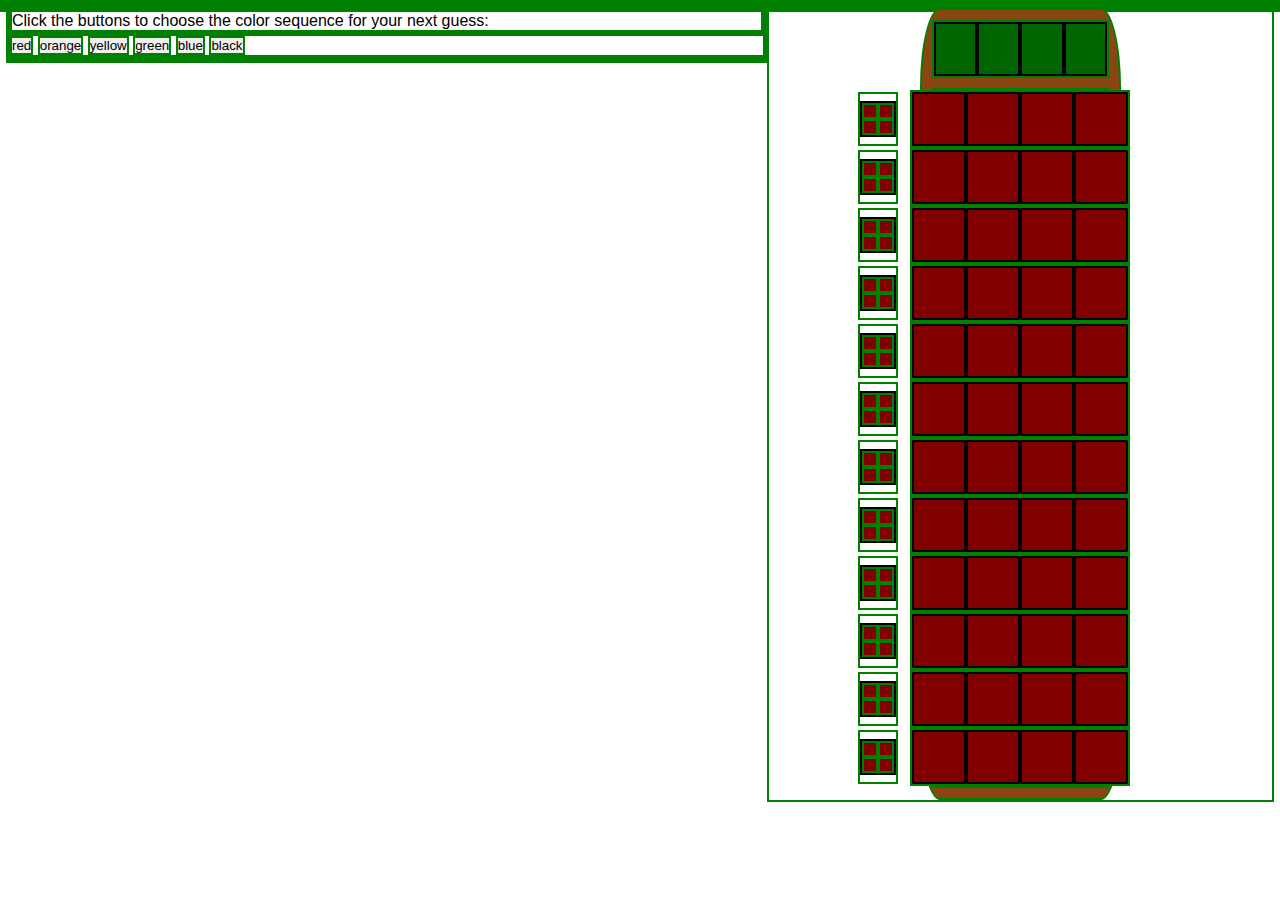
==== index.html @ 4bcb6f68 "Start work on secret row" ====
<!DOCTYPE html>
<html lang="en">
<head>
    <meta charset="UTF-8">
    <meta name="viewport" content="width=device-width, initial-scale=1.0">
    <title>Mastermind</title>
    <link rel="stylesheet" href="style.css">
    <script
    src="https://code.jquery.com/jquery-3.5.0.js"
    integrity="sha256-r/AaFHrszJtwpe+tHyNi/XCfMxYpbsRg2Uqn0x3s2zc="
    crossorigin="anonymous"
    defer
></script>
<script src="app.js" defer></script>
</head>
<body>
    <div id="container">
        <aside id="aside">
            <div id="instructions">
                <p>Click the buttons to choose the color sequence for your next guess:</p>
            </div>
            <div id="button-bar">
                <button class="button">red</button>
                <button class="button">orange</button>
                <button class="button">yellow</button>
                <button class="button">green</button>
                <button class="button">blue</button>
                <button class="button">black</button>
            </div>
            <!-- May not need this since the pegs are put in in real time-->
            <!-- <div id="choice-display">
                <div id="choice-display-box">
                    <p>Next guess</p>
                </div>
            </div>
        -->
            <div id="message-display">
            </div>
        </aside>
        <main id="board-container">
            <div id="board">
                <div id="secret-row" class="row">
                    <div class="cell secret-cell" color="darkgreen"></div>
                    <div class="cell secret-cell" color="darkgreen"></div>
                    <div class="cell secret-cell" color="darkgreen"></div>
                    <div class="cell secret-cell" color="darkgreen"></div>
                </div>
                <div id="main-row-container">
                    <div class="row">
                        <div class="cell" color="empty"></div>
                        <div class="cell" color="empty"></div>
                        <div class="cell" color="empty"></div>
                        <div class="cell" color="empty"></div>
                        <div class="results-cell-container">
                            <div class="results-box">
                                <div class="results-cell"></div>
                                <div class="results-cell"></div>
                                <div class="results-cell"></div>
                                <div class="results-cell"></div>
                            </div>
                        </div>
                    </div>
                    <div class="row">
                        <div class="cell" color="empty"></div>
                        <div class="cell" color="empty"></div>
                        <div class="cell" color="empty"></div>
                        <div class="cell" color="empty"></div>
                        <div class="results-cell-container">
                            <div class="results-box">
                                <div class="results-cell"></div>
                                <div class="results-cell"></div>
                                <div class="results-cell"></div>
                                <div class="results-cell"></div>
                            </div>
                        </div>
                    </div>
                    <div class="row">
                        <div class="cell" color="empty"></div>
                        <div class="cell" color="empty"></div>
                        <div class="cell" color="empty"></div>
                        <div class="cell" color="empty"></div>
                        <div class="results-cell-container">
                            <div class="results-box">
                                <div class="results-cell"></div>
                                <div class="results-cell"></div>
                                <div class="results-cell"></div>
                                <div class="results-cell"></div>
                            </div>
                        </div>
                    </div>
                    <div class="row">
                        <div class="cell" color="empty"></div>
                        <div class="cell" color="empty"></div>
                        <div class="cell" color="empty"></div>
                        <div class="cell" color="empty"></div>
                        <div class="results-cell-container">
                            <div class="results-box">
                                <div class="results-cell"></div>
                                <div class="results-cell"></div>
                                <div class="results-cell"></div>
                                <div class="results-cell"></div>
                            </div>
                        </div>
                    </div>
                    <div class="row">
                        <div class="cell" color="empty"></div>
                        <div class="cell" color="empty"></div>
                        <div class="cell" color="empty"></div>
                        <div class="cell" color="empty"></div>
                        <div class="results-cell-container">
                            <div class="results-box">
                                <div class="results-cell"></div>
                                <div class="results-cell"></div>
                                <div class="results-cell"></div>
                                <div class="results-cell"></div>
                            </div>
                        </div>
                    </div>
                    <div class="row">
                        <div class="cell" color="empty"></div>
                        <div class="cell" color="empty"></div>
                        <div class="cell" color="empty"></div>
                        <div class="cell" color="empty"></div>
                        <div class="results-cell-container">
                            <div class="results-box">
                                <div class="results-cell"></div>
                                <div class="results-cell"></div>
                                <div class="results-cell"></div>
                                <div class="results-cell"></div>
                            </div>
                        </div>
                    </div>
                    <div class="row">
                        <div class="cell" color="empty"></div>
                        <div class="cell" color="empty"></div>
                        <div class="cell" color="empty"></div>
                        <div class="cell" color="empty"></div>
                        <div class="results-cell-container">
                            <div class="results-box">
                                <div class="results-cell"></div>
                                <div class="results-cell"></div>
                                <div class="results-cell"></div>
                                <div class="results-cell"></div>
                            </div>
                        </div>
                    </div>
                    <div class="row">
                        <div class="cell" color="empty"></div>
                        <div class="cell" color="empty"></div>
                        <div class="cell" color="empty"></div>
                        <div class="cell" color="empty"></div>
                        <div class="results-cell-container">
                            <div class="results-box">
                                <div class="results-cell"></div>
                                <div class="results-cell"></div>
                                <div class="results-cell"></div>
                                <div class="results-cell"></div>
                            </div>
                        </div>
                    </div>
                    <div class="row">
                        <div class="cell" color="empty"></div>
                        <div class="cell" color="empty"></div>
                        <div class="cell" color="empty"></div>
                        <div class="cell" color="empty"></div>
                        <div class="results-cell-container">
                            <div class="results-box">
                                <div class="results-cell"></div>
                                <div class="results-cell"></div>
                                <div class="results-cell"></div>
                                <div class="results-cell"></div>
                            </div>
                        </div>
                    </div>
                    <div class="row">
                        <div class="cell" color="empty"></div>
                        <div class="cell" color="empty"></div>
                        <div class="cell" color="empty"></div>
                        <div class="cell" color="empty"></div>
                        <div class="results-cell-container">
                            <div class="results-box">
                                <div class="results-cell"></div>
                                <div class="results-cell"></div>
                                <div class="results-cell"></div>
                                <div class="results-cell"></div>
                            </div>
                        </div>
                    </div>
                    <div class="row">
                        <div class="cell" color="empty"></div>
                        <div class="cell" color="empty"></div>
                        <div class="cell" color="empty"></div>
                        <div class="cell" color="empty"></div>
                        <div class="results-cell-container">
                            <div class="results-box">
                                <div class="results-cell"></div>
                                <div class="results-cell"></div>
                                <div class="results-cell"></div>
                                <div class="results-cell"></div>
                            </div>
                        </div>
                    </div>
                    <div class="row">
                        <div class="cell" color="empty"></div>
                        <div class="cell" color="empty"></div>
                        <div class="cell" color="empty"></div>
                        <div class="cell" color="empty"></div>
                        <div class="results-cell-container">
                            <div class="results-box">
                                <div class="results-cell"></div>
                                <div class="results-cell"></div>
                                <div class="results-cell"></div>
                                <div class="results-cell"></div>
                            </div>
                        </div>
                    </div>
                </div>
            </div>
        </main>
    </div>
</body>
</html>
---- style.css ----
*,
*::after,
*::before {
    margin: 0;
    padding: 0;
    box-sizing: inherit;
    border: 2px solid green;
}

body {
    box-sizing: border-box;
}

body {
    font-family: "Arial", sans-serif;
    /* can play with padding */
    }
    
#container {
    position: relative;
    width: 100%;
    height: 40%;
}
#aside {
    position: absolute;
    width: 60%;
}
#board-container {
    position: absolute;
    right: 0;
    width: 40%;
}
#board {
    width: 40%;
    margin: 0 auto;
    background-color: saddlebrown;
    border-radius: 10%;
}
#secret-row {
    margin: 5%;
    justify-content: center;
}
.secret-cell {
    background-color: black;
}
.secret-cell {
    display: inherit;
}
#main-row-container {
    display: flex;
    flex-flow: column;
    align-items: center;
    margin: 5%;
}
.row {
    display: flex;
    position: relative;
}
.cell {
    width: 6vh;
    height: 6vh;
    border: 2px solid black;
    background-color: maroon;
}
.cell[color='red'], .results-cell[color='red'] {
    background-color: red;
}
.cell[color='orange'] {
    background-color: orange;
}
.cell[color='yellow'] {
    background-color: yellow;
}
.cell[color='green'] {
    background-color: green;
}
.cell[color='blue'] {
    background-color: blue;
}
.cell[color='black'] {
    background-color: black;
}
.results-cell[color='white'] {
    background-color: white;
}
.results-cell-container {
    position: absolute;
    height: 6vh;
    left: -6vh;
    display: flex;
    flex-direction: column;
    justify-content: center;
}
.secret-cell[color='darkgreen'] {
    background-color: darkgreen;
}
.results-box {
    width: 4vh;
    height: 4vh;
    border: 2px solid black;
    background-color: maroon;
    display: flex;
    flex-wrap: wrap;
}
.results-cell {
    width: 50%;
    height: 50%;
}
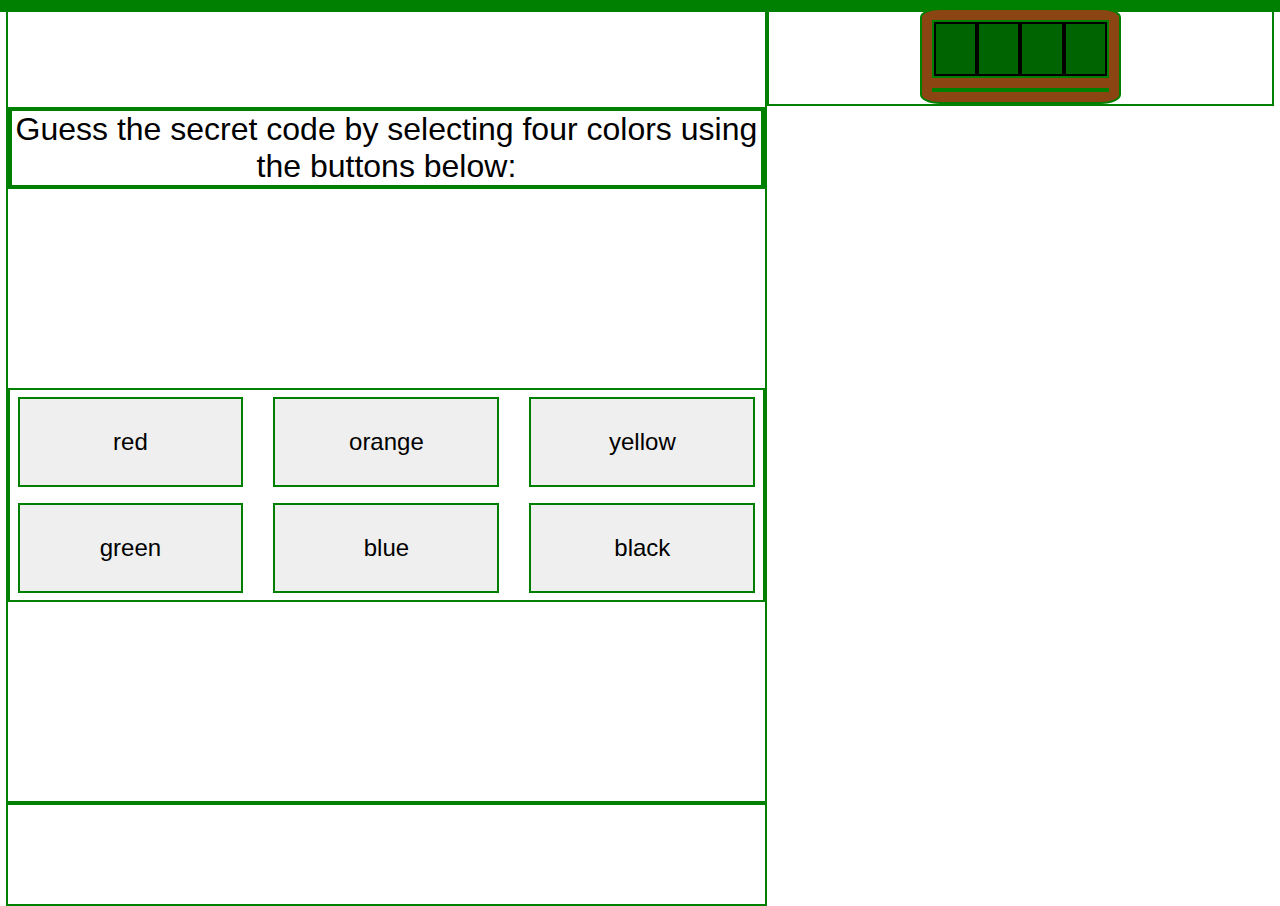
==== commit 64ea814e: "Mostly code style fixes" ====
--- a/index.html
+++ b/index.html
@@ -17,7 +17,7 @@
     <div id="container">
         <aside id="aside">
             <div id="instructions">
-                <p>Click the buttons to choose the color sequence for your next guess:</p>
+                <p>Guess the secret code by selecting four colors using the buttons below:</p>
             </div>
             <div id="button-bar">
                 <button class="button">red</button>
@@ -27,15 +27,7 @@
                 <button class="button">blue</button>
                 <button class="button">black</button>
             </div>
-            <!-- May not need this since the pegs are put in in real time-->
-            <!-- <div id="choice-display">
-                <div id="choice-display-box">
-                    <p>Next guess</p>
-                </div>
-            </div>
-        -->
-            <div id="message-display">
-            </div>
+            <div id="message-display"></div>
         </aside>
         <main id="board-container">
             <div id="board">
@@ -45,176 +37,7 @@
                     <div class="cell secret-cell" color="darkgreen"></div>
                     <div class="cell secret-cell" color="darkgreen"></div>
                 </div>
-                <div id="main-row-container">
-                    <div class="row">
-                        <div class="cell" color="empty"></div>
-                        <div class="cell" color="empty"></div>
-                        <div class="cell" color="empty"></div>
-                        <div class="cell" color="empty"></div>
-                        <div class="results-cell-container">
-                            <div class="results-box">
-                                <div class="results-cell"></div>
-                                <div class="results-cell"></div>
-                                <div class="results-cell"></div>
-                                <div class="results-cell"></div>
-                            </div>
-                        </div>
-                    </div>
-                    <div class="row">
-                        <div class="cell" color="empty"></div>
-                        <div class="cell" color="empty"></div>
-                        <div class="cell" color="empty"></div>
-                        <div class="cell" color="empty"></div>
-                        <div class="results-cell-container">
-                            <div class="results-box">
-                                <div class="results-cell"></div>
-                                <div class="results-cell"></div>
-                                <div class="results-cell"></div>
-                                <div class="results-cell"></div>
-                            </div>
-                        </div>
-                    </div>
-                    <div class="row">
-                        <div class="cell" color="empty"></div>
-                        <div class="cell" color="empty"></div>
-                        <div class="cell" color="empty"></div>
-                        <div class="cell" color="empty"></div>
-                        <div class="results-cell-container">
-                            <div class="results-box">
-                                <div class="results-cell"></div>
-                                <div class="results-cell"></div>
-                                <div class="results-cell"></div>
-                                <div class="results-cell"></div>
-                            </div>
-                        </div>
-                    </div>
-                    <div class="row">
-                        <div class="cell" color="empty"></div>
-                        <div class="cell" color="empty"></div>
-                        <div class="cell" color="empty"></div>
-                        <div class="cell" color="empty"></div>
-                        <div class="results-cell-container">
-                            <div class="results-box">
-                                <div class="results-cell"></div>
-                                <div class="results-cell"></div>
-                                <div class="results-cell"></div>
-                                <div class="results-cell"></div>
-                            </div>
-                        </div>
-                    </div>
-                    <div class="row">
-                        <div class="cell" color="empty"></div>
-                        <div class="cell" color="empty"></div>
-                        <div class="cell" color="empty"></div>
-                        <div class="cell" color="empty"></div>
-                        <div class="results-cell-container">
-                            <div class="results-box">
-                                <div class="results-cell"></div>
-                                <div class="results-cell"></div>
-                                <div class="results-cell"></div>
-                                <div class="results-cell"></div>
-                            </div>
-                        </div>
-                    </div>
-                    <div class="row">
-                        <div class="cell" color="empty"></div>
-                        <div class="cell" color="empty"></div>
-                        <div class="cell" color="empty"></div>
-                        <div class="cell" color="empty"></div>
-                        <div class="results-cell-container">
-                            <div class="results-box">
-                                <div class="results-cell"></div>
-                                <div class="results-cell"></div>
-                                <div class="results-cell"></div>
-                                <div class="results-cell"></div>
-                            </div>
-                        </div>
-                    </div>
-                    <div class="row">
-                        <div class="cell" color="empty"></div>
-                        <div class="cell" color="empty"></div>
-                        <div class="cell" color="empty"></div>
-                        <div class="cell" color="empty"></div>
-                        <div class="results-cell-container">
-                            <div class="results-box">
-                                <div class="results-cell"></div>
-                                <div class="results-cell"></div>
-                                <div class="results-cell"></div>
-                                <div class="results-cell"></div>
-                            </div>
-                        </div>
-                    </div>
-                    <div class="row">
-                        <div class="cell" color="empty"></div>
-                        <div class="cell" color="empty"></div>
-                        <div class="cell" color="empty"></div>
-                        <div class="cell" color="empty"></div>
-                        <div class="results-cell-container">
-                            <div class="results-box">
-                                <div class="results-cell"></div>
-                                <div class="results-cell"></div>
-                                <div class="results-cell"></div>
-                                <div class="results-cell"></div>
-                            </div>
-                        </div>
-                    </div>
-                    <div class="row">
-                        <div class="cell" color="empty"></div>
-                        <div class="cell" color="empty"></div>
-                        <div class="cell" color="empty"></div>
-                        <div class="cell" color="empty"></div>
-                        <div class="results-cell-container">
-                            <div class="results-box">
-                                <div class="results-cell"></div>
-                                <div class="results-cell"></div>
-                                <div class="results-cell"></div>
-                                <div class="results-cell"></div>
-                            </div>
-                        </div>
-                    </div>
-                    <div class="row">
-                        <div class="cell" color="empty"></div>
-                        <div class="cell" color="empty"></div>
-                        <div class="cell" color="empty"></div>
-                        <div class="cell" color="empty"></div>
-                        <div class="results-cell-container">
-                            <div class="results-box">
-                                <div class="results-cell"></div>
-                                <div class="results-cell"></div>
-                                <div class="results-cell"></div>
-                                <div class="results-cell"></div>
-                            </div>
-                        </div>
-                    </div>
-                    <div class="row">
-                        <div class="cell" color="empty"></div>
-                        <div class="cell" color="empty"></div>
-                        <div class="cell" color="empty"></div>
-                        <div class="cell" color="empty"></div>
-                        <div class="results-cell-container">
-                            <div class="results-box">
-                                <div class="results-cell"></div>
-                                <div class="results-cell"></div>
-                                <div class="results-cell"></div>
-                                <div class="results-cell"></div>
-                            </div>
-                        </div>
-                    </div>
-                    <div class="row">
-                        <div class="cell" color="empty"></div>
-                        <div class="cell" color="empty"></div>
-                        <div class="cell" color="empty"></div>
-                        <div class="cell" color="empty"></div>
-                        <div class="results-cell-container">
-                            <div class="results-box">
-                                <div class="results-cell"></div>
-                                <div class="results-cell"></div>
-                                <div class="results-cell"></div>
-                                <div class="results-cell"></div>
-                            </div>
-                        </div>
-                    </div>
-                </div>
+                <div id="main-row-container"></div>
             </div>
         </main>
     </div>
--- a/style.css
+++ b/style.css
@@ -12,18 +12,37 @@
 }
 
 body {
-    font-family: "Arial", sans-serif;
+    font-family: Arial, Helvetica, sans-serif;
     /* can play with padding */
-    }
-    
+}
+
 #container {
     position: relative;
     width: 100%;
-    height: 40%;
 }
 #aside {
     position: absolute;
     width: 60%;
+    height: 100vh;
+    display: flex;
+    flex-direction: column;
+    justify-content: space-around;
+}
+#instructions {
+    text-align: center;
+    font-size: 32px;
+    font-family: Arial, Helvetica, sans-serif;
+}
+#button-bar {
+    display: flex;
+    justify-content: space-between;
+    flex-wrap: wrap;
+}
+.button {
+    width: 30%;
+    height: 10vh;
+    font-size: 24px;
+    margin: 1%;
 }
 #board-container {
     position: absolute;
@@ -105,4 +124,5 @@
 .results-cell {
     width: 50%;
     height: 50%;
+    border: 1px solid black;
 }
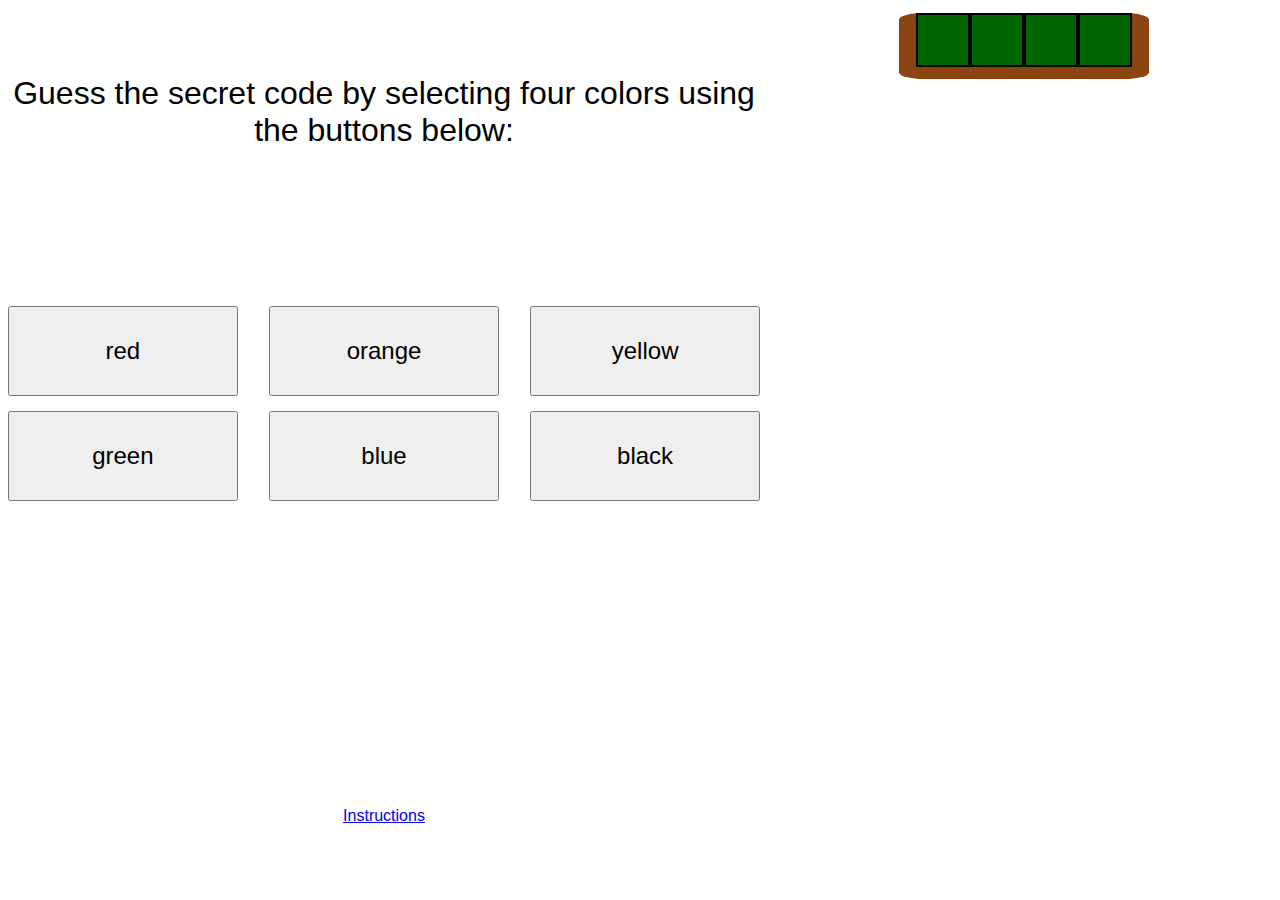
==== commit b83ccb3e: "README correction and center instructions link" ====
--- a/index.html
+++ b/index.html
@@ -28,6 +28,7 @@
                 <button class="button">black</button>
             </div>
             <div id="message-display"></div>
+            <p id="instructions-link"><a href="https://github.com/abepolk/mastermind/blob/master/README.md">Instructions</a></p>
         </aside>
         <main id="board-container">
             <div id="board">
--- a/style.css
+++ b/style.css
@@ -4,7 +4,6 @@
     margin: 0;
     padding: 0;
     box-sizing: inherit;
-    border: 2px solid green;
 }
 
 body {
@@ -36,13 +35,20 @@
 #button-bar {
     display: flex;
     justify-content: space-between;
-    flex-wrap: wrap;
+    flex-wrap: wrap;0
 }
+
 .button {
     width: 30%;
     height: 10vh;
     font-size: 24px;
     margin: 1%;
+}
+#message-display {
+    text-align: center;
+}
+#instructions-link {
+    text-align: center;
 }
 #board-container {
     position: absolute;
@@ -51,6 +57,7 @@
 }
 #board {
     width: 40%;
+    min-width: 250px;
     margin: 0 auto;
     background-color: saddlebrown;
     border-radius: 10%;
@@ -91,7 +98,8 @@
     background-color: yellow;
 }
 .cell[color='green'] {
-    background-color: green;
+    /* to differentiate from darkgreen for secret row */
+    background-color: limegreen;
 }
 .cell[color='blue'] {
     background-color: blue;
@@ -116,7 +124,6 @@
 .results-box {
     width: 4vh;
     height: 4vh;
-    border: 2px solid black;
     background-color: maroon;
     display: flex;
     flex-wrap: wrap;
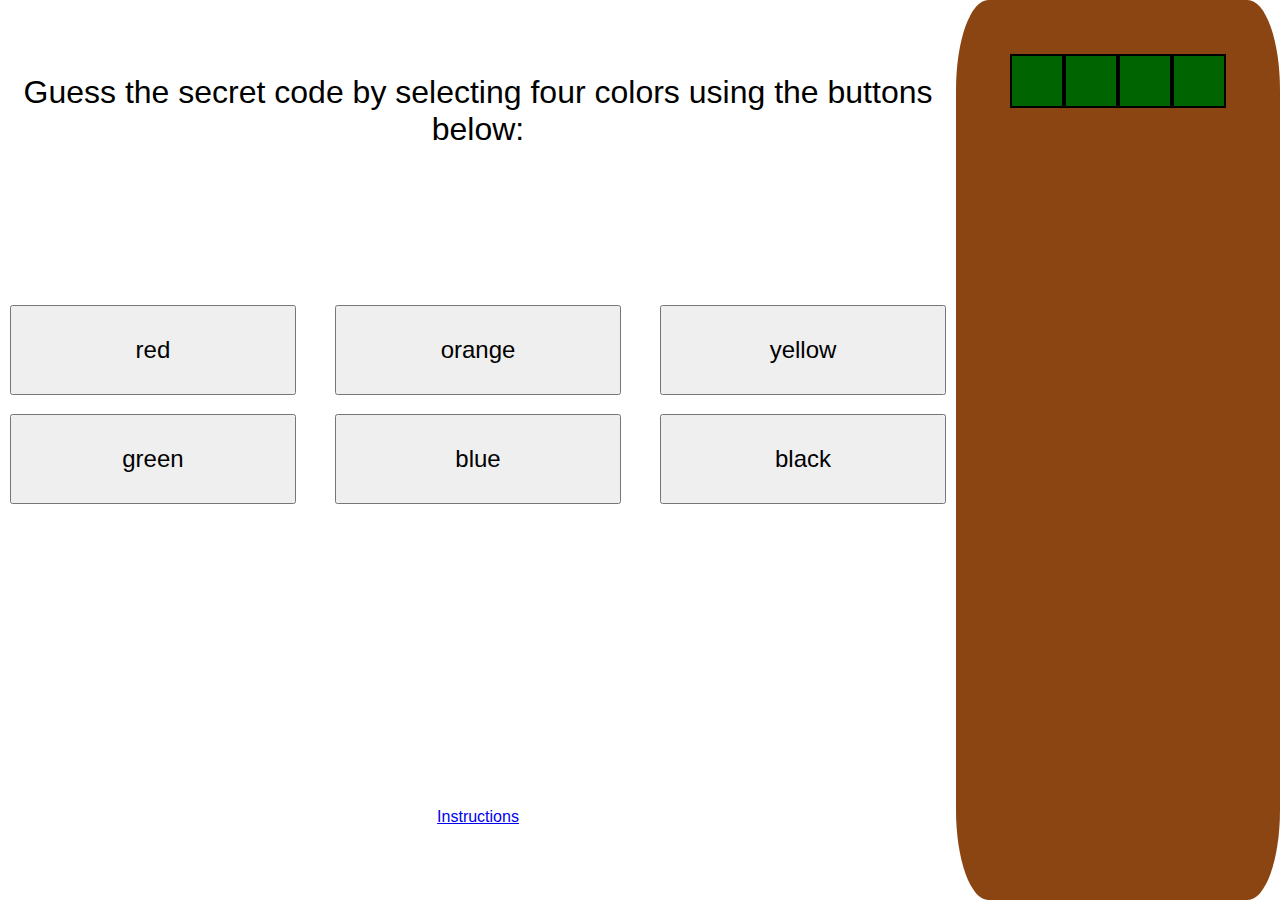
==== commit de39432c: "Fix board appearance" ====
--- a/index.html
+++ b/index.html
@@ -14,33 +14,28 @@
 <script src="app.js" defer></script>
 </head>
 <body>
-    <div id="container">
-        <aside id="aside">
-            <div id="instructions">
-                <p>Guess the secret code by selecting four colors using the buttons below:</p>
-            </div>
-            <div id="button-bar">
-                <button class="button">red</button>
-                <button class="button">orange</button>
-                <button class="button">yellow</button>
-                <button class="button">green</button>
-                <button class="button">blue</button>
-                <button class="button">black</button>
-            </div>
-            <div id="message-display"></div>
-            <p id="instructions-link"><a href="https://github.com/abepolk/mastermind/blob/master/README.md">Instructions</a></p>
-        </aside>
-        <main id="board-container">
-            <div id="board">
-                <div id="secret-row" class="row">
-                    <div class="cell secret-cell" color="darkgreen"></div>
-                    <div class="cell secret-cell" color="darkgreen"></div>
-                    <div class="cell secret-cell" color="darkgreen"></div>
-                    <div class="cell secret-cell" color="darkgreen"></div>
-                </div>
-                <div id="main-row-container"></div>
-            </div>
-        </main>
-    </div>
+    <aside id="aside">
+        <div id="instructions">
+            <p>Guess the secret code by selecting four colors using the buttons below:</p>
+        </div>
+        <div id="button-bar">
+            <button class="button">red</button>
+            <button class="button">orange</button>
+            <button class="button">yellow</button>
+            <button class="button">green</button>
+            <button class="button">blue</button>
+            <button class="button">black</button>
+        </div>
+        <div id="message-display"></div>
+        <p id="instructions-link"><a href="https://github.com/abepolk/mastermind/blob/master/README.md">Instructions</a></p>
+    </aside>
+    <main id="board">
+        <div id="secret-row" class="row">
+            <div class="cell secret-cell" color="darkgreen"></div>
+            <div class="cell secret-cell" color="darkgreen"></div>
+            <div class="cell secret-cell" color="darkgreen"></div>
+            <div class="cell secret-cell" color="darkgreen"></div>
+        </div>
+    </main>
 </body>
 </html>--- a/style.css
+++ b/style.css
@@ -12,20 +12,18 @@
 
 body {
     font-family: Arial, Helvetica, sans-serif;
-    /* can play with padding */
 }
 
-#container {
-    position: relative;
+body {
+    display: flex;
     width: 100%;
+    height: 100vh;
 }
 #aside {
-    position: absolute;
-    width: 60%;
-    height: 100vh;
     display: flex;
     flex-direction: column;
     justify-content: space-around;
+    flex-grow: 1;
 }
 #instructions {
     text-align: center;
@@ -35,9 +33,8 @@
 #button-bar {
     display: flex;
     justify-content: space-between;
-    flex-wrap: wrap;0
+    flex-wrap: wrap;
 }
-
 .button {
     width: 30%;
     height: 10vh;
@@ -50,37 +47,34 @@
 #instructions-link {
     text-align: center;
 }
-#board-container {
-    position: absolute;
-    right: 0;
-    width: 40%;
-}
 #board {
-    width: 40%;
-    min-width: 250px;
-    margin: 0 auto;
+    /* left right pad not working */
     background-color: saddlebrown;
     border-radius: 10%;
+    /* must be same units as .cell width */
+    padding: 6vh;
+    display: flex;
+    flex-flow: column;
 }
 #secret-row {
-    margin: 5%;
     justify-content: center;
+    flex-grow: 1;
+    display: flex;
 }
 .secret-cell {
-    background-color: black;
-}
-.secret-cell {
-    display: inherit;
+    background-color: blac
 }
 #main-row-container {
     display: flex;
     flex-flow: column;
     align-items: center;
-    margin: 5%;
 }
 .row {
+    position: relative;
+    flex-grow: 1;
+}
+.main-row {
     display: flex;
-    position: relative;
 }
 .cell {
     width: 6vh;
@@ -112,8 +106,8 @@
 }
 .results-cell-container {
     position: absolute;
+    left: -5vh;
     height: 6vh;
-    left: -6vh;
     display: flex;
     flex-direction: column;
     justify-content: center;
@@ -132,4 +126,4 @@
     width: 50%;
     height: 50%;
     border: 1px solid black;
-}
+}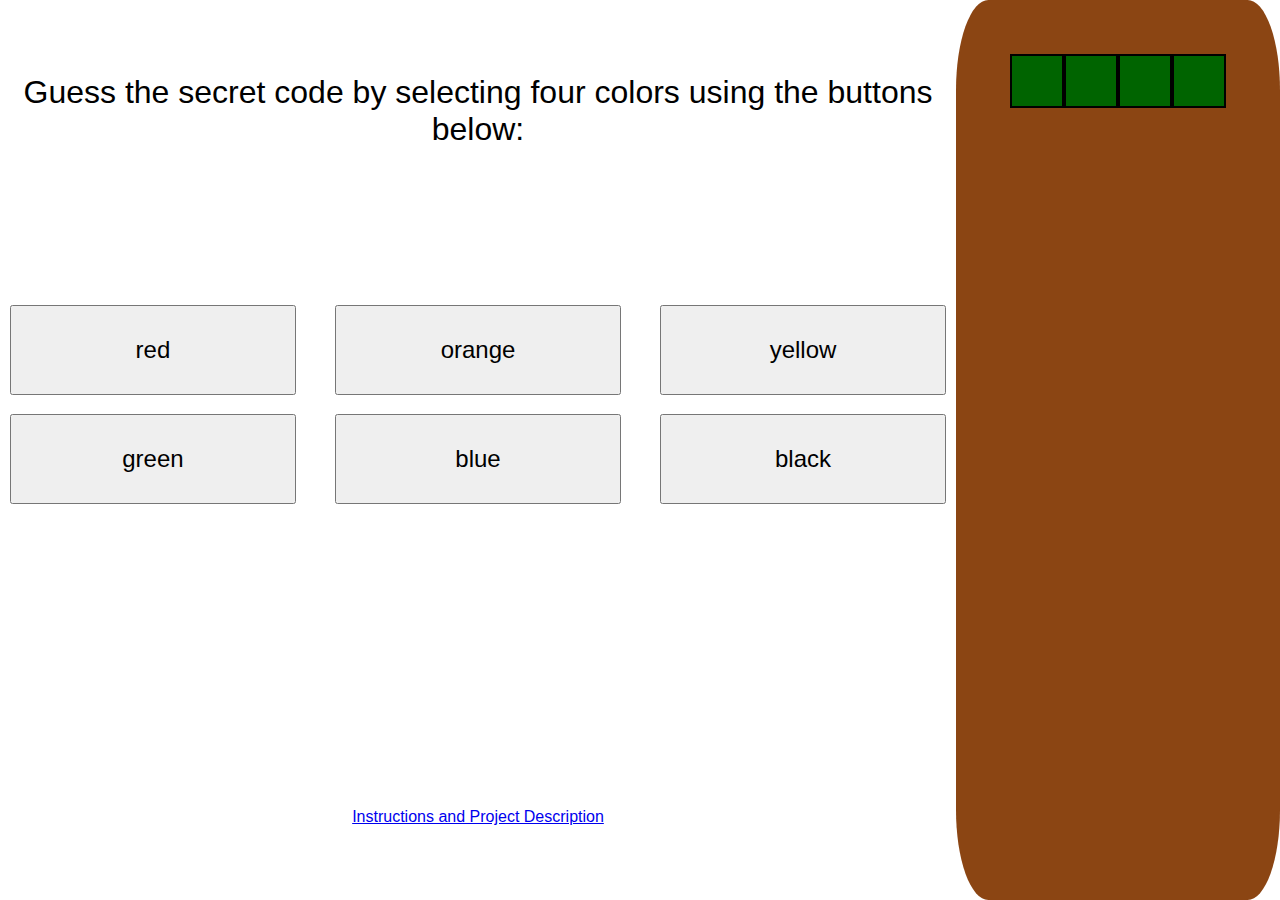
==== commit f8435ebe: "Change instructions link" ====
--- a/index.html
+++ b/index.html
@@ -27,7 +27,9 @@
             <button class="button">black</button>
         </div>
         <div id="message-display"></div>
-        <p id="instructions-link"><a href="https://github.com/abepolk/mastermind/blob/master/README.md">Instructions</a></p>
+        <p id="instructions-link"><a href="https://github.com/abepolk/mastermind/blob/master/README.md">
+            Instructions and Project Description
+        </a></p>
     </aside>
     <main id="board">
         <div id="secret-row" class="row">
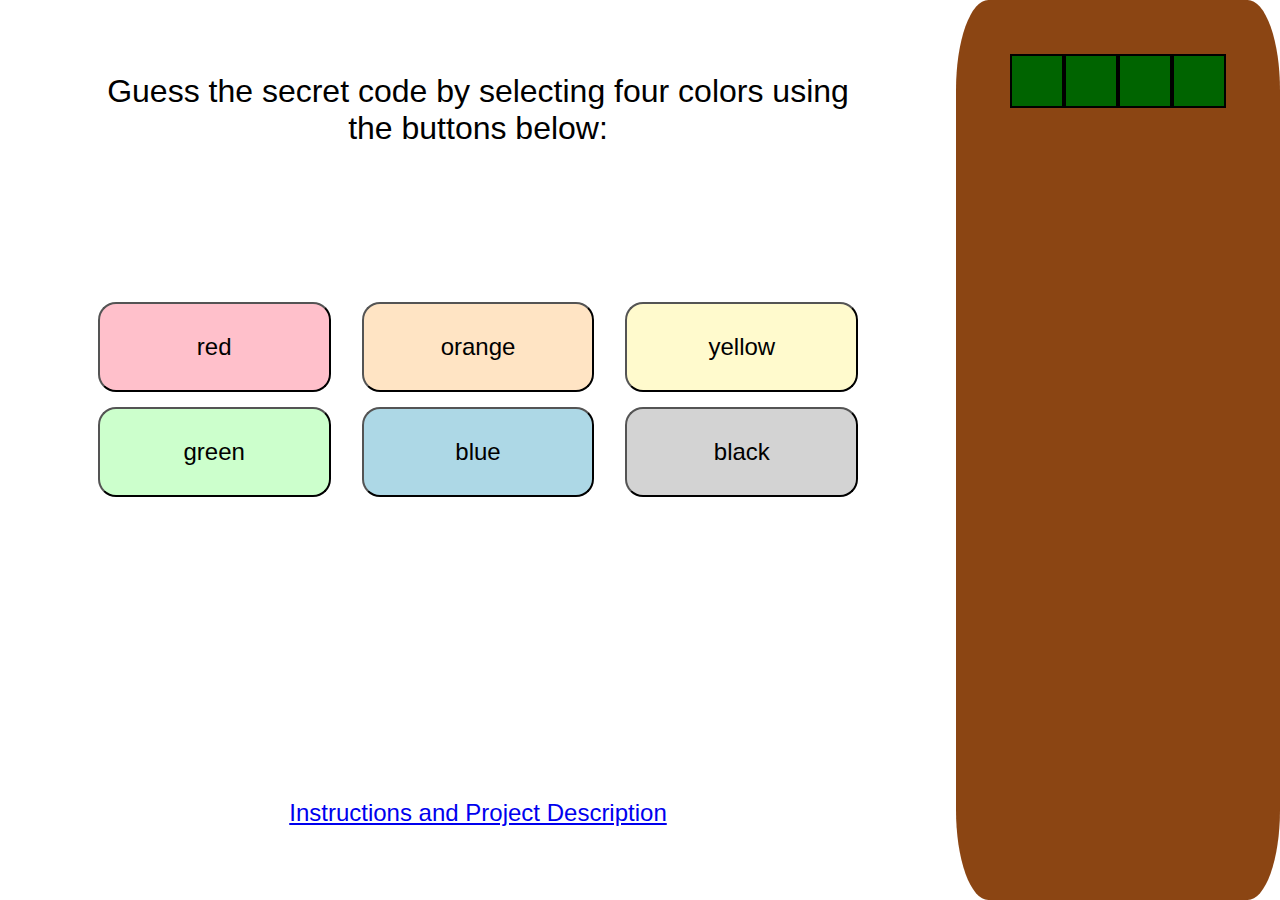
==== commit 73f35a89: "Change controls and color buttons with pale color" ====
--- a/index.html
+++ b/index.html
@@ -19,12 +19,12 @@
             <p>Guess the secret code by selecting four colors using the buttons below:</p>
         </div>
         <div id="button-bar">
-            <button class="button">red</button>
-            <button class="button">orange</button>
-            <button class="button">yellow</button>
-            <button class="button">green</button>
-            <button class="button">blue</button>
-            <button class="button">black</button>
+            <button class="button" color="red">red</button>
+            <button class="button" color="orange">orange</button>
+            <button class="button" color="yellow">yellow</button>
+            <button class="button" color="green">green</button>
+            <button class="button" color="blue">blue</button>
+            <button class="button" color="black">black</button>
         </div>
         <div id="message-display"></div>
         <p id="instructions-link"><a href="https://github.com/abepolk/mastermind/blob/master/README.md">
--- a/style.css
+++ b/style.css
@@ -12,6 +12,7 @@
 
 body {
     font-family: Arial, Helvetica, sans-serif;
+    font-size: 16px;
 }
 
 body {
@@ -24,10 +25,11 @@
     flex-direction: column;
     justify-content: space-around;
     flex-grow: 1;
+    padding: 0 10vh;
 }
 #instructions {
     text-align: center;
-    font-size: 32px;
+    font-size: 2rem;
     font-family: Arial, Helvetica, sans-serif;
 }
 #button-bar {
@@ -36,15 +38,35 @@
     flex-wrap: wrap;
 }
 .button {
+    border-radius: 2vh;
     width: 30%;
     height: 10vh;
     font-size: 24px;
     margin: 1%;
 }
+.button[color='red'] {
+    background-color: pink;
+}
+.button[color='orange'] {
+    background-color: bisque;
+}
+.button[color='yellow'] {
+    background-color: lemonchiffon;
+}
+.button[color='green'] {
+    background-color: #ccffcc;
+}
+.button[color='blue'] {
+    background-color: lightblue;
+}
+.button[color='black'] {
+    background-color: lightgray;
+}
 #message-display {
     text-align: center;
 }
 #instructions-link {
+    font-size: 1.5rem;
     text-align: center;
 }
 #board {
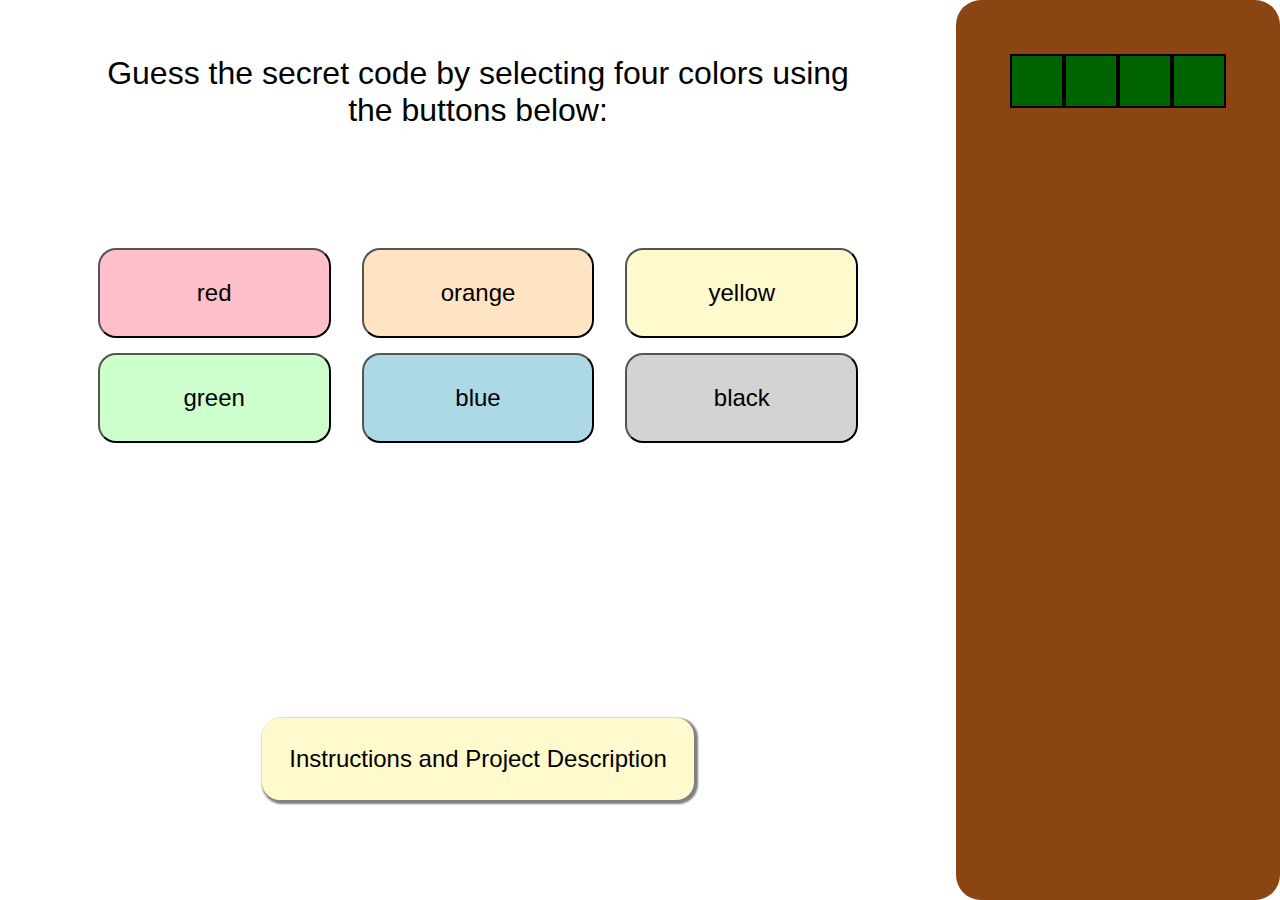
==== commit 67274d9a: "Fix button bug" ====
--- a/index.html
+++ b/index.html
@@ -27,9 +27,9 @@
             <button class="button" color="black">black</button>
         </div>
         <div id="message-display"></div>
-        <p id="instructions-link"><a href="https://github.com/abepolk/mastermind/blob/master/README.md">
+        <a id="instructions-link" href="https://github.com/abepolk/mastermind/blob/master/README.md">
             Instructions and Project Description
-        </a></p>
+        </a>
     </aside>
     <main id="board">
         <div id="secret-row" class="row">
--- a/style.css
+++ b/style.css
@@ -6,25 +6,31 @@
     box-sizing: inherit;
 }
 
+html {
+    font-size: 10px;
+}
+
 body {
     box-sizing: border-box;
 }
 
 body {
     font-family: Arial, Helvetica, sans-serif;
-    font-size: 16px;
+    /*font-size: 16px;*/
 }
 
 body {
-    display: flex;
+    /* display: flex; */
     width: 100%;
     height: 100vh;
+    text-align: center;
 }
 #aside {
     display: flex;
     flex-direction: column;
     justify-content: space-around;
-    flex-grow: 1;
+    /**/
+    /* flex-grow: 1;*/
     padding: 0 10vh;
 }
 #instructions {
@@ -41,7 +47,7 @@
     border-radius: 2vh;
     width: 30%;
     height: 10vh;
-    font-size: 24px;
+    font-size: 1.5rem;
     margin: 1%;
 }
 .button[color='red'] {
@@ -66,25 +72,34 @@
     text-align: center;
 }
 #instructions-link {
+    /*border: 2px solid lightgray;*/
+    text-decoration: none;
+    color: black;
+    border-radius: 2vh;
+    padding: 3vh;
+    margin: 5vh auto;
+    background-color: lemonchiffon;
     font-size: 1.5rem;
-    text-align: center;
+    box-shadow: 2px 2px 2px 2px gray;
+}
+#instructions-link a {
+    text-decoration: none;
+    color: black;
 }
 #board {
     /* left right pad not working */
     background-color: saddlebrown;
-    border-radius: 10%;
+    border-radius: 25px;
     /* must be same units as .cell width */
     padding: 6vh;
-    display: flex;
+    display: inline-flex;
     flex-flow: column;
+    margin: 0 auto;
 }
 #secret-row {
     justify-content: center;
     flex-grow: 1;
     display: flex;
-}
-.secret-cell {
-    background-color: blac
 }
 #main-row-container {
     display: flex;
@@ -92,6 +107,7 @@
     align-items: center;
 }
 .row {
+    margin: 0 auto;
     position: relative;
     flex-grow: 1;
 }
@@ -148,4 +164,23 @@
     width: 50%;
     height: 50%;
     border: 1px solid black;
+}
+@media (min-aspect-ratio: 6/5) {
+    body {
+        display: flex;
+    }
+    #aside {
+        flex-grow: 1;
+    }
+}
+@media (min-width: 400px) {
+    html {
+        /*font-size: calc(10px + (((500 - 350)/(16 - 10)) * (width - 350px)))*/
+        font-size: 13px;
+    }
+}
+@media (min-width: 500px) {
+    html {
+        font-size: 16px;
+    }
 }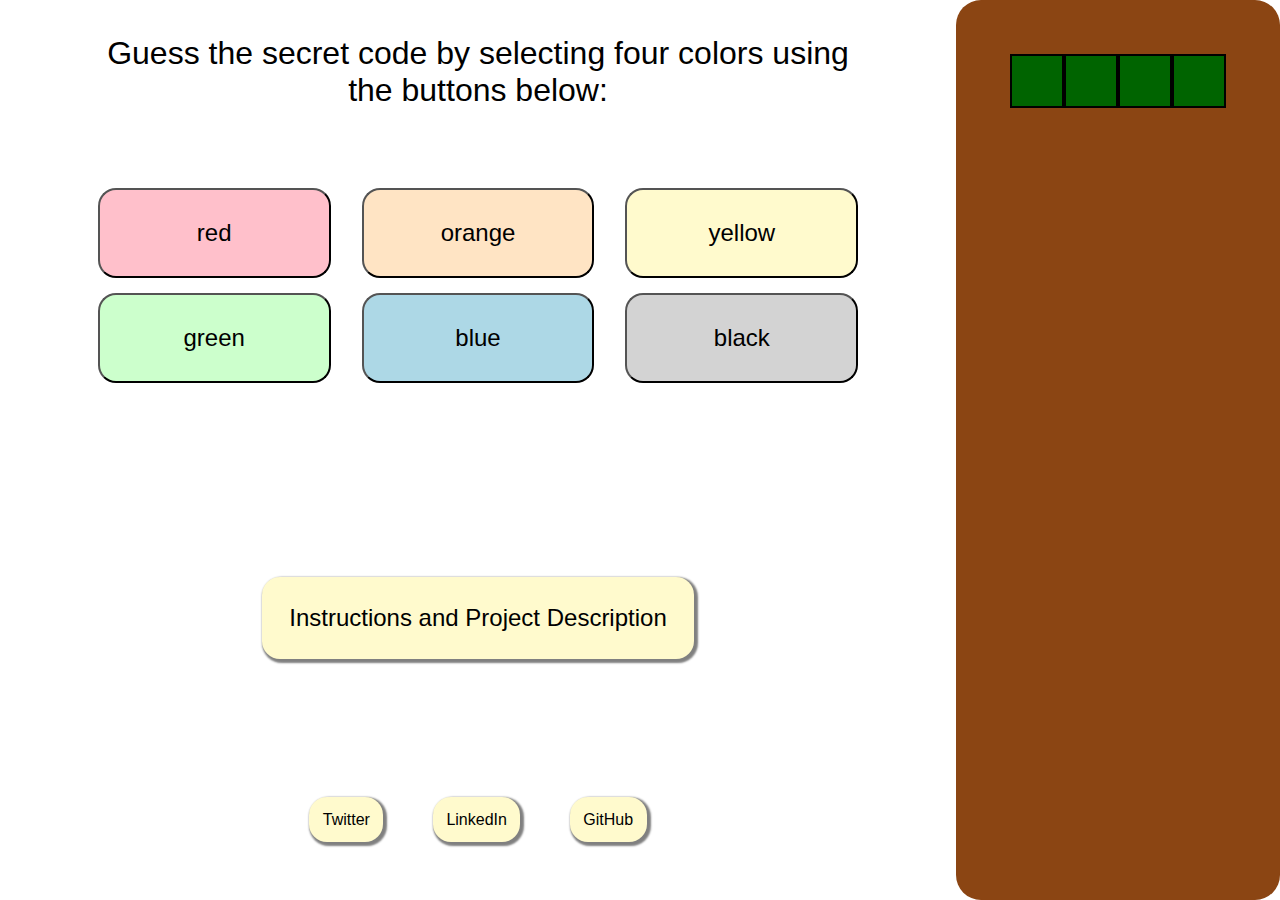
==== commit 398718e6: "Add social media links" ====
--- a/index.html
+++ b/index.html
@@ -30,6 +30,11 @@
         <a id="instructions-link" href="https://github.com/abepolk/mastermind/blob/master/README.md">
             Instructions and Project Description
         </a>
+        <div id="social-media-links">
+            <a class="social-media-link" href="https://twitter.com/abepolk">Twitter</a>
+            <a class="social-media-link" href="https://www.linkedin.com/in/abe-polk">LinkedIn</a>
+            <a class="social-media-link" href="https://github.com/abepolk">GitHub</a>
+        </div>
     </aside>
     <main id="board">
         <div id="secret-row" class="row">
--- a/style.css
+++ b/style.css
@@ -71,20 +71,23 @@
 #message-display {
     text-align: center;
 }
-#instructions-link {
-    /*border: 2px solid lightgray;*/
+#instructions-link, .social-media-link {
     text-decoration: none;
     color: black;
     border-radius: 2vh;
+    background-color: lemonchiffon;
+    box-shadow: 2px 2px 2px 2px gray;
+}
+#instructions-link {
     padding: 3vh;
     margin: 5vh auto;
-    background-color: lemonchiffon;
     font-size: 1.5rem;
-    box-shadow: 2px 2px 2px 2px gray;
 }
-#instructions-link a {
-    text-decoration: none;
-    color: black;
+.social-media-link {
+    display: inline-block;
+    font-size: 1rem;
+    padding: 1.5vh;
+    margin: 1.5vh;
 }
 #board {
     /* left right pad not working */
@@ -183,4 +186,7 @@
     html {
         font-size: 16px;
     }
+    .social-media-link {
+        margin: 2.5vh;
+    }
 }